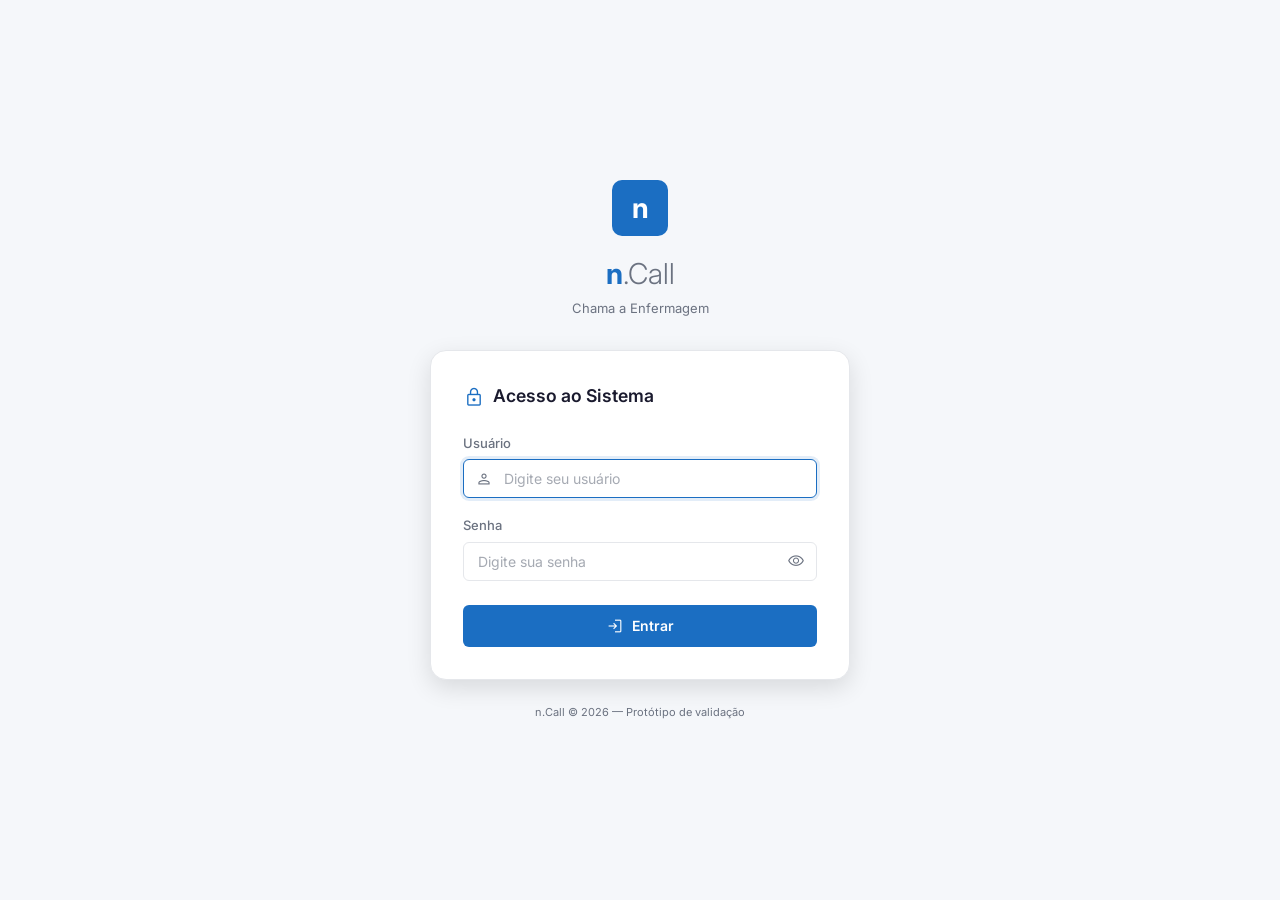
==== index.html @ 1d33facc "Initial commit: n.Call prototype Login, app principal, design system, component reference page.  Co-" ====
<!DOCTYPE html>
<html lang="pt-BR">
<head>
    <meta charset="UTF-8">
    <meta name="viewport" content="width=device-width, initial-scale=1.0">
    <title>n.Call — Login</title>
    <link href="https://fonts.googleapis.com/css2?family=Inter:wght@300;400;500;600;700&display=swap" rel="stylesheet">
    <link href="https://fonts.googleapis.com/css2?family=Material+Symbols+Outlined:opsz,wght,FILL,GRAD@20..48,100..700,0..1,-50..200&display=swap" rel="stylesheet">
    <link rel="stylesheet" href="styles.css">
    <style>
        /* Login-specific styles only */
        body {
            min-height: 100vh;
            display: flex;
            align-items: center;
            justify-content: center;
            padding: 20px;
        }
        .login-container { width: 100%; max-width: 420px; }
        .login-brand { text-align: center; margin-bottom: 32px; }
        .login-logo {
            width: 56px; height: 56px; background: var(--primary);
            border-radius: var(--radius-md); display: inline-flex; align-items: center;
            justify-content: center; margin-bottom: 16px;
        }
        .login-logo span { color: white; font-weight: 700; font-size: 28px; }
        .login-brand h1 { font-size: 1.8rem; font-weight: 700; color: var(--primary); }
        .login-brand h1 em { font-weight: 300; font-style: normal; color: var(--text-secondary); }
        .login-brand p { font-size: 13px; color: var(--text-secondary); margin-top: 4px; }
        .login-card {
            background: var(--surface); border: 1px solid var(--border);
            border-radius: var(--radius-lg); box-shadow: var(--shadow-lg); padding: 32px;
        }
        .login-card h2 {
            font-size: 1.1rem; font-weight: 600; margin-bottom: 24px;
            display: flex; align-items: center; gap: 8px;
        }
        .login-card h2 .material-symbols-outlined { font-size: 22px; color: var(--primary); }
        .form-input-wrap { position: relative; }
        .form-input-wrap > .material-symbols-outlined:first-child {
            position: absolute; left: 12px; top: 50%; transform: translateY(-50%);
            font-size: 18px; color: var(--text-secondary); pointer-events: none;
        }
        .login-card .form-input { padding-left: 40px; }
        .form-input.error {
            border-color: var(--emergency);
            box-shadow: 0 0 0 3px rgba(220,38,38,0.1);
        }
        .toggle-pw {
            position: absolute; right: 10px; top: 50%; transform: translateY(-50%);
            background: none; border: none; cursor: pointer; color: var(--text-secondary);
            padding: 2px; display: flex;
        }
        .toggle-pw:hover { color: var(--primary); }
        input::-ms-reveal, input::-ms-clear { display: none; }
        input::-webkit-credentials-auto-fill-button { display: none; }
        .error-msg {
            display: none; align-items: center; gap: 6px;
            font-size: 12px; color: var(--emergency); margin-top: 12px;
            padding: 8px 12px; background: var(--emergency-bg); border-radius: var(--radius-sm);
        }
        .error-msg.visible { display: flex; }
        .error-msg .material-symbols-outlined { font-size: 16px; }
        .btn-login {
            width: 100%; font-family: var(--font-family); font-size: 14px;
            font-weight: 600; padding: 12px; border: none;
            border-radius: var(--radius-sm); background: var(--primary);
            color: white; cursor: pointer; transition: all 0.2s;
            display: flex; align-items: center; justify-content: center; gap: 8px;
            margin-top: 24px;
        }
        .btn-login:hover { background: var(--primary-dark); box-shadow: var(--shadow-md); }
        .btn-login:active { transform: scale(0.98); }
        .btn-login .material-symbols-outlined { font-size: 18px; }
        .login-footer {
            text-align: center; margin-top: 24px;
            font-size: 11px; color: var(--text-secondary);
        }
        .shake { animation: shake 0.4s; }
    </style>
</head>
<body>
    <div class="login-container">
        <div class="login-brand">
            <div class="login-logo"><span>n</span></div>
            <h1>n<em>.Call</em></h1>
            <p>Chama a Enfermagem</p>
        </div>

        <div class="login-card" id="login-card">
            <h2>
                <span class="material-symbols-outlined">lock</span>
                Acesso ao Sistema
            </h2>

            <form onsubmit="return handleLogin(event)">
                <div class="form-group">
                    <label class="form-label">Usuário</label>
                    <div class="form-input-wrap">
                        <span class="material-symbols-outlined">person</span>
                        <input type="text" class="form-input" id="username" placeholder="Digite seu usuário" autocomplete="off" autofocus>
                    </div>
                </div>

                <div class="form-group">
                    <label class="form-label">Senha</label>
                    <div class="form-input-wrap">
                        <input type="password" class="form-input" id="password" placeholder="Digite sua senha" style="padding-left:14px; padding-right:42px;">
                        <button type="button" class="toggle-pw" onclick="togglePw()">
                            <span class="material-symbols-outlined" id="pw-icon" style="font-size:18px;">visibility</span>
                        </button>
                    </div>
                </div>

                <div class="error-msg" id="error-msg">
                    <span class="material-symbols-outlined">error</span>
                    Usuário ou senha incorretos.
                </div>

                <button type="submit" class="btn-login">
                    <span class="material-symbols-outlined">login</span>
                    Entrar
                </button>
            </form>
        </div>

        <div class="login-footer">
            n.Call &copy; 2026 — Protótipo de validação
        </div>
    </div>

    <script>
        // Theme persistence
        (function() {
            const saved = localStorage.getItem('ncall_theme');
            if (saved) document.documentElement.setAttribute('data-theme', saved);
        })();

        function handleLogin(e) {
            e.preventDefault();
            const user = document.getElementById('username').value.trim().toLowerCase();
            const pass = document.getElementById('password').value;
            const errorEl = document.getElementById('error-msg');
            const cardEl = document.getElementById('login-card');

            if (user === 'enfermeira' && pass === 'enfermeira@2026!!') {
                sessionStorage.setItem('ncall_auth', 'true');
                sessionStorage.setItem('ncall_user', 'Enfermeira');
                window.location.href = 'app.html';
            } else {
                errorEl.classList.add('visible');
                cardEl.classList.add('shake');
                document.getElementById('username').classList.add('error');
                document.getElementById('password').classList.add('error');
                setTimeout(() => cardEl.classList.remove('shake'), 400);
                setTimeout(() => {
                    document.getElementById('username').classList.remove('error');
                    document.getElementById('password').classList.remove('error');
                }, 2000);
            }
            return false;
        }
        function togglePw() {
            const pw = document.getElementById('password');
            const icon = document.getElementById('pw-icon');
            if (pw.type === 'password') { pw.type = 'text'; icon.textContent = 'visibility_off'; }
            else { pw.type = 'password'; icon.textContent = 'visibility'; }
        }
        // If already logged in, go to app
        if (sessionStorage.getItem('ncall_auth') === 'true') {
            window.location.href = 'app.html';
        }
    </script>
</body>
</html>
---- styles.css ----
/* ==========================================================================
   n.Call — Unified Design System Stylesheet
   Canonical reference: assistencia-preview.html
   ========================================================================== */

/* ==========================================================================
   1. DESIGN TOKENS
   ========================================================================== */

:root {
    /* Colors — Core */
    --primary: #1B6EC2;
    --primary-light: #E8F1FB;
    --primary-dark: #134E8A;
    --surface: #FFFFFF;
    --background: #F5F7FA;
    --text-primary: #1A1A2E;
    --text-secondary: #6B7280;
    --border: #E5E7EB;

    /* Colors — Urgency / Status */
    --emergency: #DC2626;
    --emergency-bg: #FEF2F2;
    --urgent: #F59E0B;
    --urgent-bg: #FFFBEB;
    --moderate: #3B82F6;
    --moderate-bg: #EFF6FF;
    --routine: #10B981;
    --routine-bg: #ECFDF5;
    --calling: #8B5CF6;
    --calling-bg: #F5F3FF;

    /* Font */
    --font-family: 'Inter', sans-serif;

    /* Layout */
    --sidebar-width: 240px;
    --sidebar-collapsed: 64px;
    --header-height: 48px;

    /* Radius */
    --radius-sm: 6px;
    --radius-md: 10px;
    --radius-lg: 16px;

    /* Shadows */
    --shadow-sm: 0 1px 2px rgba(0,0,0,0.05);
    --shadow-md: 0 4px 12px rgba(0,0,0,0.08);
    --shadow-lg: 0 8px 24px rgba(0,0,0,0.12);
}

[data-theme="dark"] {
    --primary: #4A9AE8;
    --primary-light: #1A2A3F;
    --primary-dark: #6DB3F5;
    --surface: #1E1E2E;
    --background: #14141F;
    --text-primary: #E8E8F0;
    --text-secondary: #9CA3AF;
    --border: #2D2D3F;
    --emergency-bg: #2D1616;
    --urgent-bg: #2D2516;
    --moderate-bg: #162035;
    --routine-bg: #162D24;
    --calling-bg: #1E1635;
}

/* Reset */
* {
    margin: 0;
    padding: 0;
    box-sizing: border-box;
}

body {
    font-family: var(--font-family);
    background: var(--background);
    color: var(--text-primary);
    line-height: 1.5;
    transition: background 0.3s, color 0.3s;
}

.material-symbols-outlined {
    font-family: 'Material Symbols Outlined';
    font-variation-settings: 'FILL' 0, 'wght' 300, 'GRAD' 0, 'opsz' 24;
    vertical-align: middle;
}


/* ==========================================================================
   2. SIDEBAR
   ========================================================================== */

.sidebar {
    position: fixed;
    top: 0;
    left: 0;
    width: var(--sidebar-width);
    height: 100vh;
    background: var(--surface);
    border-right: 1px solid var(--border);
    display: flex;
    flex-direction: column;
    z-index: 50;
    transition: width 0.25s ease, transform 0.25s ease;
    overflow: hidden;
}

.sidebar-brand {
    padding: 20px;
    border-bottom: 1px solid var(--border);
    display: flex;
    align-items: center;
    gap: 12px;
    min-height: 64px;
    flex-shrink: 0;
}

.sidebar-brand .logo {
    width: 32px;
    height: 32px;
    background: var(--primary);
    border-radius: var(--radius-sm);
    display: flex;
    align-items: center;
    justify-content: center;
    flex-shrink: 0;
}

.sidebar-brand .logo span {
    color: white;
    font-weight: 700;
    font-size: 16px;
}

.sidebar-brand .brand-text {
    overflow: hidden;
    white-space: nowrap;
    transition: opacity 0.2s;
}

.sidebar-brand .brand-name {
    font-size: 1.15rem;
    font-weight: 700;
    color: var(--primary);
}

.sidebar-brand .brand-name em {
    font-weight: 300;
    font-style: normal;
    color: var(--text-secondary);
}

.sidebar-brand .brand-sub {
    font-size: 11px;
    color: var(--text-secondary);
}

.sidebar-nav {
    flex: 1;
    overflow-y: auto;
    overflow-x: hidden;
    padding: 8px 0;
}

.nav-section {
    font-size: 10px;
    font-weight: 700;
    color: var(--text-secondary);
    text-transform: uppercase;
    letter-spacing: 1.2px;
    padding: 20px 20px 6px;
    opacity: 0.6;
    white-space: nowrap;
    overflow: hidden;
    transition: opacity 0.2s;
}

.nav-item {
    display: flex;
    align-items: center;
    gap: 12px;
    padding: 9px 20px;
    margin: 1px 8px;
    border-radius: var(--radius-sm);
    font-size: 13.5px;
    font-weight: 400;
    color: var(--text-secondary);
    cursor: pointer;
    transition: all 0.15s;
    white-space: nowrap;
    position: relative;
    text-decoration: none;
}

.nav-item:hover {
    color: var(--primary);
    background: var(--primary-light);
}

.nav-item.active {
    color: var(--primary);
    background: var(--primary-light);
    font-weight: 600;
}

.nav-item .material-symbols-outlined {
    font-size: 22px;
    width: 24px;
    text-align: center;
    flex-shrink: 0;
}

.nav-item .nav-label {
    overflow: hidden;
    transition: opacity 0.2s;
}

.nav-badge {
    margin-left: auto;
    background: var(--emergency);
    color: white;
    font-size: 10px;
    font-weight: 700;
    padding: 1px 7px;
    border-radius: 50px;
    min-width: 18px;
    text-align: center;
    flex-shrink: 0;
    animation: badge-pulse 2s infinite;
}

@keyframes badge-pulse {
    0%, 100% { opacity: 1; }
    50% { opacity: 0.6; }
}

/* Tooltip for collapsed sidebar */
.nav-item .nav-tooltip {
    display: none;
    position: absolute;
    left: calc(100% + 12px);
    top: 50%;
    transform: translateY(-50%);
    background: var(--text-primary);
    color: var(--surface);
    font-size: 12px;
    font-weight: 500;
    padding: 4px 12px;
    border-radius: 4px;
    white-space: nowrap;
    z-index: 100;
    pointer-events: none;
}

.nav-item .nav-tooltip::before {
    content: '';
    position: absolute;
    right: 100%;
    top: 50%;
    transform: translateY(-50%);
    border: 5px solid transparent;
    border-right-color: var(--text-primary);
}

/* Sidebar Footer */
.sidebar-footer {
    border-top: 1px solid var(--border);
    padding: 12px 16px;
    display: flex;
    align-items: center;
    gap: 10px;
    flex-shrink: 0;
    cursor: pointer;
    transition: background 0.15s;
}

.sidebar-footer:hover {
    background: var(--primary-light);
}

.user-avatar {
    width: 32px;
    height: 32px;
    border-radius: 50%;
    background: var(--primary);
    display: flex;
    align-items: center;
    justify-content: center;
    color: white;
    font-size: 13px;
    font-weight: 600;
    flex-shrink: 0;
}

.user-info {
    overflow: hidden;
    white-space: nowrap;
    transition: opacity 0.2s;
}

.user-name {
    font-size: 13px;
    font-weight: 600;
    color: var(--text-primary);
}

.user-role {
    font-size: 11px;
    color: var(--text-secondary);
}

.sidebar-footer .theme-btn {
    margin-left: auto;
    background: none;
    border: none;
    color: var(--text-secondary);
    cursor: pointer;
    padding: 4px;
    border-radius: 4px;
    display: flex;
    transition: color 0.15s;
    flex-shrink: 0;
}

.sidebar-footer .theme-btn:hover {
    color: var(--primary);
}


/* ==========================================================================
   3. HEADER MOBILE + BACKDROP
   ========================================================================== */

.header {
    display: none;
    position: fixed;
    top: 0;
    left: 0;
    right: 0;
    height: var(--header-height);
    background: var(--surface);
    border-bottom: 1px solid var(--border);
    z-index: 40;
    align-items: center;
    padding: 0 16px;
    gap: 12px;
}

.header-hamburger {
    background: none;
    border: none;
    color: var(--text-primary);
    cursor: pointer;
    padding: 4px;
    display: flex;
    border-radius: var(--radius-sm);
}

.header-hamburger:hover {
    background: var(--primary-light);
    color: var(--primary);
}

.header-title {
    flex: 1;
    font-size: 15px;
    font-weight: 600;
    text-align: center;
}

.header-avatar {
    width: 28px;
    height: 28px;
    border-radius: 50%;
    background: var(--primary);
    color: white;
    display: flex;
    align-items: center;
    justify-content: center;
    font-size: 11px;
    font-weight: 600;
}

.backdrop {
    display: none;
    position: fixed;
    inset: 0;
    background: rgba(0,0,0,0.4);
    z-index: 45;
    opacity: 0;
    transition: opacity 0.25s;
}

.backdrop.visible {
    display: block;
    opacity: 1;
}


/* ==========================================================================
   4. MAIN LAYOUT + PAGE SYSTEM
   ========================================================================== */

.main {
    margin-left: var(--sidebar-width);
    min-height: 100vh;
    transition: margin-left 0.25s ease;
}

.main-inner {
    max-width: 1200px;
    margin: 0 auto;
    padding: 32px;
}

/* Page header */
.page-header {
    display: flex;
    align-items: center;
    justify-content: space-between;
    margin-bottom: 24px;
    flex-wrap: wrap;
    gap: 12px;
}

.page-title {
    font-size: 1.5rem;
    font-weight: 600;
}

.page-subtitle {
    font-size: 13px;
    color: var(--text-secondary);
    margin-top: 2px;
}

/* Page routing */
.page {
    display: none;
}

.page.active {
    display: block;
}


/* ==========================================================================
   5. SHARED COMPONENTS
   ========================================================================== */

/* ---------- Toolbar ---------- */
.toolbar {
    display: flex;
    align-items: center;
    justify-content: space-between;
    padding: 10px 16px;
    background: var(--surface);
    border: 1px solid var(--border);
    border-radius: var(--radius-md);
    box-shadow: var(--shadow-sm);
    margin-bottom: 16px;
    flex-wrap: wrap;
    gap: 8px;
}

.toolbar-group {
    display: flex;
    align-items: center;
    gap: 6px;
}

.toolbar-divider {
    width: 1px;
    height: 22px;
    background: var(--border);
    margin: 0 2px;
}

/* ---------- Buttons ---------- */
.btn {
    font-family: var(--font-family);
    font-size: 13px;
    font-weight: 500;
    padding: 8px 16px;
    border-radius: var(--radius-sm);
    border: none;
    cursor: pointer;
    transition: all 0.2s;
    display: inline-flex;
    align-items: center;
    gap: 6px;
}

.btn .material-symbols-outlined {
    font-size: 16px;
}

.btn-primary {
    background: var(--primary);
    color: white;
}

.btn-primary:hover {
    background: var(--primary-dark);
    box-shadow: var(--shadow-md);
}

.btn-ghost {
    background: transparent;
    color: var(--text-secondary);
    border: 1px solid var(--border);
}

.btn-ghost:hover {
    background: var(--primary-light);
    color: var(--primary);
    border-color: var(--primary);
}

.btn-secondary {
    background: transparent;
    color: var(--primary);
    border: 1px solid var(--primary);
}

.btn-secondary:hover {
    background: var(--primary-light);
}

.btn-danger {
    background: var(--emergency);
    color: white;
}

.btn-sm {
    font-size: 12px;
    padding: 6px 14px;
}

/* ---------- Icon Button (34x34 canonical) ---------- */
.icon-btn {
    position: relative;
    display: inline-flex;
    align-items: center;
    justify-content: center;
    width: 34px;
    height: 34px;
    border: 1px solid var(--border);
    border-radius: var(--radius-sm);
    background: var(--surface);
    color: var(--text-secondary);
    cursor: pointer;
    transition: all 0.15s;
}

.icon-btn .material-symbols-outlined {
    font-size: 18px;
}

.icon-btn:hover {
    background: var(--primary-light);
    color: var(--primary);
    border-color: var(--primary);
}

.icon-btn.danger:hover {
    background: var(--emergency-bg);
    color: var(--emergency);
    border-color: var(--emergency);
}

.icon-btn.success:hover {
    background: var(--routine-bg);
    color: var(--routine);
    border-color: var(--routine);
}

/* Tooltip via data-tooltip */
.icon-btn::after {
    content: attr(data-tooltip);
    position: absolute;
    bottom: calc(100% + 6px);
    left: 50%;
    transform: translateX(-50%) scale(0.9);
    background: var(--text-primary);
    color: var(--surface);
    font-family: var(--font-family);
    font-size: 11px;
    font-weight: 500;
    padding: 4px 10px;
    border-radius: 4px;
    white-space: nowrap;
    opacity: 0;
    pointer-events: none;
    transition: opacity 0.15s, transform 0.15s;
}

.icon-btn::before {
    content: '';
    position: absolute;
    bottom: calc(100% + 2px);
    left: 50%;
    transform: translateX(-50%);
    border: 4px solid transparent;
    border-top-color: var(--text-primary);
    opacity: 0;
    pointer-events: none;
    transition: opacity 0.15s;
}

.icon-btn:hover::after {
    opacity: 1;
    transform: translateX(-50%) scale(1);
}

.icon-btn:hover::before {
    opacity: 1;
}

/* ---------- Status Pills ---------- */
.status-pill {
    display: inline-flex;
    align-items: center;
    gap: 5px;
    padding: 3px 10px;
    border-radius: 50px;
    font-size: 11px;
    font-weight: 600;
    white-space: nowrap;
}

.status-pill .dot {
    width: 6px;
    height: 6px;
    border-radius: 50%;
}

.status-emergency { background: var(--emergency-bg); color: var(--emergency); }
.status-emergency .dot { background: var(--emergency); }

.status-urgent { background: var(--urgent-bg); color: var(--urgent); }
.status-urgent .dot { background: var(--urgent); }

.status-moderate { background: var(--moderate-bg); color: var(--moderate); }
.status-moderate .dot { background: var(--moderate); }

.status-routine { background: var(--routine-bg); color: var(--routine); }
.status-routine .dot { background: var(--routine); }

.status-active { background: var(--calling-bg); color: var(--calling); }
.status-active .dot { background: var(--calling); animation: pulse-dot 1.5s infinite; }

@keyframes pulse-dot {
    0%, 100% { opacity: 1; }
    50% { opacity: 0.4; }
}

/* ---------- Forms ---------- */
.form-group {
    margin-bottom: 18px;
}

.form-label {
    display: block;
    font-size: 13px;
    font-weight: 500;
    color: var(--text-secondary);
    margin-bottom: 6px;
}

.form-input {
    width: 100%;
    font-family: var(--font-family);
    font-size: 14px;
    padding: 10px 14px;
    border: 1px solid var(--border);
    border-radius: var(--radius-sm);
    background: var(--surface);
    color: var(--text-primary);
    transition: border-color 0.2s, box-shadow 0.2s;
    outline: none;
}

.form-input:focus {
    border-color: var(--primary);
    box-shadow: 0 0 0 3px rgba(27, 110, 194, 0.12);
}

.form-input::placeholder {
    color: var(--text-secondary);
    opacity: 0.6;
}

.form-select {
    appearance: none;
    background-image: url("data:image/svg+xml,%3Csvg xmlns='http://www.w3.org/2000/svg' width='12' height='12' viewBox='0 0 12 12'%3E%3Cpath fill='%236B7280' d='M6 8.5L1 3.5h10z'/%3E%3C/svg%3E");
    background-repeat: no-repeat;
    background-position: right 12px center;
    padding-right: 36px;
}

.form-textarea {
    resize: vertical;
    min-height: 80px;
    max-height: 160px;
}

.form-hint {
    font-size: 11px;
    color: var(--text-secondary);
    margin-top: 4px;
    display: block;
}

/* ---------- Searchable Combobox ---------- */
.combo-search {
    position: relative;
}
.combo-trigger {
    display: flex;
    align-items: center;
    justify-content: space-between;
    width: 100%;
    padding: 10px 14px;
    border: 1px solid var(--border);
    border-radius: var(--radius-sm);
    background: var(--surface);
    cursor: pointer;
    font-size: 14px;
    color: var(--text-primary);
    transition: border-color 0.2s, box-shadow 0.2s;
    font-family: var(--font-family);
}
.combo-trigger:hover { border-color: var(--primary); }
.combo-trigger.open { border-color: var(--primary); box-shadow: 0 0 0 3px rgba(27,110,194,0.12); }
.combo-value { flex: 1; overflow: hidden; text-overflow: ellipsis; white-space: nowrap; }
.combo-value.placeholder { color: var(--text-secondary); opacity: 0.6; }
.combo-arrow { font-size: 18px; color: var(--text-secondary); transition: transform 0.2s; flex-shrink: 0; }
.combo-trigger.open .combo-arrow { transform: rotate(180deg); }

/* Desktop dropdown */
.combo-dropdown {
    display: none;
    position: absolute;
    top: calc(100% + 4px);
    left: 0; right: 0;
    background: var(--surface);
    border: 1px solid var(--border);
    border-radius: var(--radius-md);
    box-shadow: var(--shadow-lg);
    z-index: 20;
    overflow: hidden;
}
.combo-dropdown.open { display: block; }
.combo-search-input-wrap {
    display: flex;
    align-items: center;
    gap: 8px;
    padding: 10px 12px;
    border-bottom: 1px solid var(--border);
}
.combo-search-input-wrap .material-symbols-outlined {
    font-size: 18px;
    color: var(--text-secondary);
    flex-shrink: 0;
}
.combo-search-input {
    flex: 1;
    border: none;
    outline: none;
    font-family: var(--font-family);
    font-size: 13px;
    color: var(--text-primary);
    background: transparent;
}
.combo-search-input::placeholder { color: var(--text-secondary); opacity: 0.6; }
.combo-list {
    max-height: 200px;
    overflow-y: auto;
    padding: 4px 0;
}
.combo-item {
    padding: 9px 14px;
    font-size: 13px;
    cursor: pointer;
    transition: background 0.1s;
}
.combo-item:hover { background: var(--primary-light); color: var(--primary); }
.combo-item.selected { background: var(--primary-light); color: var(--primary); font-weight: 600; }
.combo-item.hidden { display: none; }
.combo-empty {
    padding: 16px;
    text-align: center;
    font-size: 13px;
    color: var(--text-secondary);
}

/* Mobile modal combobox */
.combo-modal-item {
    padding: 12px 16px;
    cursor: pointer;
    border-bottom: 1px solid var(--border);
    transition: background 0.1s;
}
.combo-modal-item:last-child { border-bottom: none; }
.combo-modal-item:hover { background: var(--primary-light); }
.combo-modal-item.selected { background: var(--primary-light); }
.combo-modal-item.hidden { display: none; }
.combo-modal-item-name { font-size: 14px; font-weight: 500; margin-bottom: 2px; }
.combo-modal-item-meta { display: flex; align-items: center; gap: 8px; }

/* Desktop: show dropdown, hide modal */
@media (min-width: 769px) {
    .combo-modal { display: none !important; }
}
/* Mobile/Tablet: hide dropdown, use modal */
@media (max-width: 768px) {
    .combo-dropdown { display: none !important; }
}

/* ---------- Tags ---------- */
.triagista-tag {
    font-size: 11px;
    color: var(--text-secondary);
    background: var(--background);
    padding: 2px 8px;
    border-radius: 4px;
}

.attendant-tag {
    font-size: 11px;
    color: var(--calling);
    background: var(--calling-bg);
    padding: 2px 8px;
    border-radius: 4px;
    font-weight: 600;
}


/* ==========================================================================
   6. CARD COMPONENTS
   ========================================================================== */

.card-list {
    display: flex;
    flex-direction: column;
    gap: 10px;
}

.assist-card {
    background: var(--surface);
    border: 1px solid var(--border);
    border-radius: var(--radius-md);
    padding: 16px 20px;
    display: flex;
    align-items: center;
    gap: 16px;
    transition: box-shadow 0.2s, border-color 0.2s;
    cursor: pointer;
}

.assist-card:hover {
    box-shadow: var(--shadow-md);
    border-color: var(--primary);
}

.assist-card .priority-bar {
    width: 4px;
    height: 44px;
    border-radius: 2px;
    flex-shrink: 0;
}

.assist-card .card-body {
    flex: 1;
    min-width: 0;
}

.assist-card .card-body h4 {
    font-size: 14px;
    font-weight: 600;
    margin-bottom: 2px;
}

.assist-card .card-body .card-details {
    font-size: 12.5px;
    color: var(--text-secondary);
    display: flex;
    flex-wrap: wrap;
    gap: 4px 12px;
}

.assist-card .card-body .card-details span {
    display: flex;
    align-items: center;
    gap: 4px;
}

.assist-card .card-body .card-details .material-symbols-outlined {
    font-size: 14px;
}

.assist-card .card-right {
    display: flex;
    flex-direction: column;
    align-items: flex-end;
    gap: 8px;
    flex-shrink: 0;
}

.assist-card .card-time {
    font-size: 11px;
    color: var(--text-secondary);
}

.assist-card .card-actions {
    display: flex;
    gap: 4px;
}


/* ==========================================================================
   7. SLA TIMER
   ========================================================================== */

.sla-timer {
    display: flex;
    align-items: center;
    gap: 8px;
    padding: 6px 10px;
    border-radius: var(--radius-sm);
    background: var(--background);
    margin-top: 8px;
}

.sla-timer .material-symbols-outlined {
    font-size: 16px;
}

.sla-label {
    font-size: 10px;
    font-weight: 600;
    text-transform: uppercase;
    letter-spacing: 0.5px;
    color: var(--text-secondary);
}

.sla-bar-track {
    flex: 1;
    height: 4px;
    background: var(--border);
    border-radius: 2px;
    overflow: hidden;
    min-width: 60px;
}

.sla-bar-fill {
    height: 100%;
    border-radius: 2px;
    transition: width 0.5s ease;
}

.sla-time {
    font-size: 12px;
    font-weight: 600;
    font-variant-numeric: tabular-nums;
    white-space: nowrap;
}

/* SLA states */
.sla-ok .sla-bar-fill { background: var(--routine); }
.sla-ok .sla-time,
.sla-ok > .material-symbols-outlined { color: var(--routine); }

.sla-warning .sla-bar-fill { background: var(--urgent); }
.sla-warning .sla-time,
.sla-warning > .material-symbols-outlined { color: var(--urgent); }

.sla-danger .sla-bar-fill { background: var(--emergency); }
.sla-danger .sla-time,
.sla-danger > .material-symbols-outlined { color: var(--emergency); }

.sla-exceeded .sla-bar-fill {
    background: var(--emergency);
    width: 100% !important;
    animation: sla-pulse 1.2s ease-in-out infinite;
}
.sla-exceeded .sla-time,
.sla-exceeded > .material-symbols-outlined { color: var(--emergency); }
.sla-exceeded .sla-time { font-weight: 700; }

@keyframes sla-pulse {
    0%, 100% { opacity: 1; }
    50% { opacity: 0.5; }
}


/* ==========================================================================
   8. TABS
   ========================================================================== */

.tabs {
    display: flex;
    gap: 0;
    background: var(--surface);
    border: 1px solid var(--border);
    border-radius: var(--radius-md);
    padding: 4px;
    margin-bottom: 20px;
    box-shadow: var(--shadow-sm);
}

.tab {
    flex: 1;
    display: flex;
    align-items: center;
    justify-content: center;
    gap: 8px;
    padding: 10px 16px;
    border-radius: var(--radius-sm);
    font-size: 13.5px;
    font-weight: 500;
    color: var(--text-secondary);
    cursor: pointer;
    transition: all 0.2s;
    border: none;
    background: none;
    font-family: var(--font-family);
}

.tab:hover {
    color: var(--primary);
    background: var(--primary-light);
}

.tab.active {
    background: var(--primary);
    color: white;
    font-weight: 600;
    box-shadow: var(--shadow-sm);
}

.tab .material-symbols-outlined {
    font-size: 18px;
}

.tab-badge {
    font-size: 10px;
    font-weight: 700;
    padding: 1px 7px;
    border-radius: 50px;
    background: rgba(255,255,255,0.2);
    color: inherit;
}

.tab:not(.active) .tab-badge {
    background: var(--border);
}

.tab-content {
    display: none;
}

.tab-content.active {
    display: block;
}


/* ==========================================================================
   9. CRUD COMPONENTS
   ========================================================================== */

/* Table */
.table-container {
    background: var(--surface);
    border: 1px solid var(--border);
    border-radius: var(--radius-md);
    box-shadow: var(--shadow-sm);
    overflow: hidden;
}

.table-responsive {
    overflow-x: auto;
}

table {
    width: 100%;
    border-collapse: separate;
    border-spacing: 0;
}

th {
    text-align: left;
    font-size: 11px;
    font-weight: 600;
    color: var(--text-secondary);
    text-transform: uppercase;
    letter-spacing: 0.5px;
    padding: 12px 16px;
    border-bottom: 2px solid var(--border);
    white-space: nowrap;
    position: sticky;
    top: 0;
    background: var(--surface);
}

td {
    font-size: 13.5px;
    padding: 12px 16px;
    border-bottom: 1px solid var(--border);
}

tr:hover td {
    background: var(--primary-light);
}

tr:last-child td {
    border-bottom: none;
}

.table-actions {
    display: flex;
    gap: 4px;
    justify-content: flex-end;
}

/* Pagination */
.pagination {
    display: flex;
    align-items: center;
    justify-content: space-between;
    padding: 12px 16px;
    border-top: 1px solid var(--border);
    font-size: 12px;
    color: var(--text-secondary);
}

.pagination-btns {
    display: flex;
    gap: 4px;
}

.page-btn {
    width: 32px;
    height: 32px;
    border: 1px solid var(--border);
    border-radius: var(--radius-sm);
    background: var(--surface);
    color: var(--text-secondary);
    cursor: pointer;
    display: flex;
    align-items: center;
    justify-content: center;
    font-size: 13px;
    font-family: var(--font-family);
    transition: all 0.15s;
}

.page-btn:hover {
    border-color: var(--primary);
    color: var(--primary);
}

.page-btn.active {
    background: var(--primary);
    color: white;
    border-color: var(--primary);
}

.hide-mobile {
    /* Toggled via media query */
}


/* ==========================================================================
   10. MODAL
   ========================================================================== */

.modal-backdrop {
    display: none;
    position: fixed;
    inset: 0;
    background: rgba(0,0,0,0.5);
    z-index: 100;
    align-items: center;
    justify-content: center;
    padding: 20px;
}

.modal-backdrop.open {
    display: flex;
}

.modal {
    background: var(--surface);
    border-radius: var(--radius-lg);
    box-shadow: var(--shadow-lg);
    width: 100%;
    max-width: 520px;
    max-height: 90vh;
    display: flex;
    flex-direction: column;
    overflow: hidden;
}

.modal-header {
    display: flex;
    align-items: center;
    justify-content: space-between;
    padding: 20px 24px;
    border-bottom: 1px solid var(--border);
}

.modal-header h3 {
    font-size: 1.1rem;
    font-weight: 600;
}

.modal-body {
    padding: 24px;
    overflow-y: auto;
}

.modal-footer {
    padding: 16px 24px;
    border-top: 1px solid var(--border);
    display: flex;
    gap: 10px;
    justify-content: flex-end;
}

.modal-close {
    background: none;
    border: none;
    color: var(--text-secondary);
    cursor: pointer;
    padding: 4px;
    display: flex;
    border-radius: var(--radius-sm);
}

.modal-close:hover {
    color: var(--text-primary);
    background: var(--primary-light);
}


/* ==========================================================================
   11. PIN MODAL
   ========================================================================== */

.pin-context {
    text-align: center;
    margin-bottom: 20px;
}

.pin-context .patient-name {
    font-size: 16px;
    font-weight: 600;
    margin-bottom: 2px;
}

.pin-context .patient-info {
    font-size: 12px;
    color: var(--text-secondary);
}

.pin-context .pin-action {
    display: inline-flex;
    align-items: center;
    gap: 6px;
    margin-top: 10px;
    padding: 4px 12px;
    border-radius: 50px;
    font-size: 12px;
    font-weight: 600;
}

.pin-action-start {
    background: var(--routine-bg);
    color: var(--routine);
}

.pin-action-finish {
    background: var(--calling-bg);
    color: var(--calling);
}

.pin-display {
    display: flex;
    justify-content: center;
    gap: 10px;
    margin-bottom: 24px;
}

.pin-digit {
    width: 48px;
    height: 56px;
    border: 2px solid var(--border);
    border-radius: var(--radius-md);
    display: flex;
    align-items: center;
    justify-content: center;
    font-size: 24px;
    font-weight: 700;
    color: var(--primary);
    background: var(--background);
    transition: border-color 0.2s;
}

.pin-digit.filled {
    border-color: var(--primary);
    background: var(--primary-light);
}

.pin-digit.current {
    border-color: var(--primary);
    box-shadow: 0 0 0 3px rgba(27, 110, 194, 0.15);
}

.pin-error .pin-digit {
    border-color: var(--emergency);
    animation: shake 0.4s;
}

@keyframes shake {
    0%, 100% { transform: translateX(0); }
    20%, 60% { transform: translateX(-4px); }
    40%, 80% { transform: translateX(4px); }
}

.pin-error-msg {
    text-align: center;
    color: var(--emergency);
    font-size: 12px;
    font-weight: 500;
    margin-top: -16px;
    margin-bottom: 16px;
    display: none;
}

.pin-error .pin-error-msg {
    display: block;
}

/* Numpad */
.numpad {
    display: grid;
    grid-template-columns: repeat(3, 1fr);
    gap: 8px;
    max-width: 280px;
    margin: 0 auto;
}

.numpad-btn {
    height: 56px;
    border: 1px solid var(--border);
    border-radius: var(--radius-md);
    background: var(--surface);
    color: var(--text-primary);
    font-family: var(--font-family);
    font-size: 22px;
    font-weight: 600;
    cursor: pointer;
    transition: all 0.12s;
    display: flex;
    align-items: center;
    justify-content: center;
}

.numpad-btn:hover {
    background: var(--primary-light);
    border-color: var(--primary);
}

.numpad-btn:active {
    transform: scale(0.95);
    background: var(--primary);
    color: white;
}

.numpad-btn.action {
    font-size: 14px;
    color: var(--text-secondary);
}

.numpad-btn.action .material-symbols-outlined {
    font-size: 22px;
}

.numpad-btn.confirm {
    background: var(--primary);
    color: white;
    border-color: var(--primary);
}

.numpad-btn.confirm:hover {
    background: var(--primary-dark);
}


/* ==========================================================================
   12. KIOSK MODE
   ========================================================================== */

/* Toggle switch */
.kiosk-toggle {
    display: flex;
    align-items: center;
    gap: 8px;
    font-size: 12px;
    color: var(--text-secondary);
}

.kiosk-switch {
    position: relative;
    width: 40px;
    height: 22px;
    background: var(--border);
    border-radius: 11px;
    cursor: pointer;
    transition: background 0.2s;
    border: none;
}

.kiosk-switch::after {
    content: '';
    position: absolute;
    top: 3px;
    left: 3px;
    width: 16px;
    height: 16px;
    background: white;
    border-radius: 50%;
    transition: transform 0.2s;
    box-shadow: 0 1px 3px rgba(0,0,0,0.2);
}

.kiosk-switch.on {
    background: var(--primary);
}

.kiosk-switch.on::after {
    transform: translateX(18px);
}

/* Kiosk body overrides */
body.kiosk-mode .sidebar,
body.kiosk-mode .header,
body.kiosk-mode .backdrop {
    display: none !important;
}

body.kiosk-mode .main {
    margin-left: 0 !important;
}

body.kiosk-mode .main-inner {
    max-width: 100%;
    padding: 0;
}

body.kiosk-mode .normal-content {
    display: none;
}

body.kiosk-mode .kiosk-content {
    display: flex;
}

/* Kiosk header */
.kiosk-header {
    display: none;
    align-items: center;
    justify-content: space-between;
    padding: 16px 28px;
    background: var(--surface);
    border-bottom: 1px solid var(--border);
}

body.kiosk-mode .kiosk-header {
    display: flex;
}

.kiosk-header .kiosk-brand {
    display: flex;
    align-items: center;
    gap: 12px;
}

.kiosk-header .kiosk-brand .logo {
    width: 36px;
    height: 36px;
    background: var(--primary);
    border-radius: var(--radius-sm);
    display: flex;
    align-items: center;
    justify-content: center;
    color: white;
    font-weight: 700;
    font-size: 18px;
}

.kiosk-header .kiosk-brand h2 {
    font-size: 1.2rem;
    font-weight: 700;
    color: var(--primary);
}

.kiosk-header .kiosk-brand h2 em {
    font-weight: 300;
    font-style: normal;
    color: var(--text-secondary);
}

.kiosk-header .kiosk-brand .unit-name {
    font-size: 12px;
    color: var(--text-secondary);
}

.kiosk-header .kiosk-right {
    display: flex;
    align-items: center;
    gap: 20px;
}

.kiosk-clock {
    font-size: 1.6rem;
    font-weight: 600;
    font-variant-numeric: tabular-nums;
    color: var(--text-primary);
}

.kiosk-exit {
    background: none;
    border: 1px solid var(--border);
    border-radius: var(--radius-sm);
    padding: 6px 14px;
    font-family: var(--font-family);
    font-size: 12px;
    color: var(--text-secondary);
    cursor: pointer;
    display: flex;
    align-items: center;
    gap: 6px;
}

.kiosk-exit:hover {
    border-color: var(--primary);
    color: var(--primary);
}

.kiosk-exit .material-symbols-outlined {
    font-size: 16px;
}

.kiosk-theme-btn {
    background: none;
    border: 1px solid var(--border);
    border-radius: var(--radius-sm);
    padding: 6px;
    cursor: pointer;
    display: flex;
    color: var(--text-secondary);
}

.kiosk-theme-btn:hover {
    border-color: var(--primary);
    color: var(--primary);
}

/* Kiosk content — split layout */
.kiosk-content {
    display: none;
    height: calc(100vh - 73px);
}

.kiosk-main {
    flex: 1;
    overflow-y: auto;
    padding: 24px 28px;
}

.kiosk-section-title {
    display: flex;
    align-items: center;
    gap: 10px;
    margin-bottom: 18px;
    font-size: 15px;
    font-weight: 600;
    color: var(--text-secondary);
}

.kiosk-section-title .material-symbols-outlined {
    font-size: 20px;
}

.kiosk-section-title .count-badge {
    font-size: 11px;
    font-weight: 700;
    padding: 2px 9px;
    border-radius: 50px;
    background: var(--emergency);
    color: white;
}

/* Kiosk sidebar (Em Atendimento) */
.kiosk-sidebar {
    width: 320px;
    flex-shrink: 0;
    background: var(--surface);
    border-left: 1px solid var(--border);
    overflow-y: auto;
    display: flex;
    flex-direction: column;
}

.kiosk-sidebar-header {
    padding: 16px 18px;
    border-bottom: 1px solid var(--border);
    display: flex;
    align-items: center;
    gap: 8px;
    font-size: 13px;
    font-weight: 600;
    color: var(--text-secondary);
    flex-shrink: 0;
}

.kiosk-sidebar-header .material-symbols-outlined {
    font-size: 18px;
    color: var(--calling);
}

.kiosk-sidebar-header .count-badge {
    font-size: 10px;
    font-weight: 700;
    padding: 1px 7px;
    border-radius: 50px;
    background: var(--calling);
    color: white;
    margin-left: auto;
}

.kiosk-sidebar-list {
    flex: 1;
    overflow-y: auto;
    padding: 10px;
    display: flex;
    flex-direction: column;
    gap: 8px;
}

/* Kiosk cards — bigger touch targets */
.kiosk-card-list {
    display: grid;
    grid-template-columns: repeat(auto-fill, minmax(380px, 1fr));
    gap: 14px;
}

.kiosk-card {
    background: var(--surface);
    border: 2px solid var(--border);
    border-radius: var(--radius-lg);
    padding: 20px 24px;
    display: flex;
    align-items: center;
    gap: 20px;
    cursor: pointer;
    transition: all 0.2s;
    min-height: 100px;
    user-select: none;
    -webkit-user-select: none;
}

.kiosk-card:hover {
    border-color: var(--primary);
    box-shadow: var(--shadow-md);
}

.kiosk-card:active {
    transform: scale(0.98);
    box-shadow: var(--shadow-lg);
}

.kiosk-card .priority-bar {
    width: 5px;
    height: 54px;
    border-radius: 3px;
    flex-shrink: 0;
}

.kiosk-card .card-body {
    flex: 1;
    min-width: 0;
}

.kiosk-card .card-body h4 {
    font-size: 17px;
    font-weight: 600;
    margin-bottom: 4px;
}

.kiosk-card .card-body .card-details {
    font-size: 14px;
    color: var(--text-secondary);
    display: flex;
    flex-wrap: wrap;
    gap: 4px 14px;
}

.kiosk-card .card-body .card-details span {
    display: flex;
    align-items: center;
    gap: 5px;
}

.kiosk-card .card-body .card-details .material-symbols-outlined {
    font-size: 16px;
}

.kiosk-card .card-right {
    display: flex;
    flex-direction: column;
    align-items: flex-end;
    gap: 8px;
    flex-shrink: 0;
}

.kiosk-card .sla-timer {
    margin-top: 10px;
}

/* Kiosk sidebar mini cards */
.kiosk-mini-card {
    background: var(--background);
    border: 1px solid var(--border);
    border-radius: var(--radius-md);
    padding: 12px 14px;
    cursor: pointer;
    transition: all 0.2s;
    user-select: none;
    -webkit-user-select: none;
    border-left: 3px solid var(--calling);
}

.kiosk-mini-card:hover {
    border-color: var(--calling);
    box-shadow: var(--shadow-sm);
}

.kiosk-mini-card:active {
    transform: scale(0.97);
}

.kiosk-mini-card h5 {
    font-size: 13.5px;
    font-weight: 600;
    margin-bottom: 3px;
}

.kiosk-mini-card .mini-details {
    font-size: 11.5px;
    color: var(--text-secondary);
    display: flex;
    flex-wrap: wrap;
    gap: 2px 10px;
}

.kiosk-mini-card .mini-details span {
    display: flex;
    align-items: center;
    gap: 3px;
}

.kiosk-mini-card .mini-details .material-symbols-outlined {
    font-size: 13px;
}

.kiosk-mini-card .mini-footer {
    display: flex;
    align-items: center;
    justify-content: space-between;
    margin-top: 6px;
}

.kiosk-mini-card .mini-footer .attendant-tag {
    font-size: 10px;
    padding: 1px 6px;
}

.kiosk-mini-card .mini-footer .mini-time {
    font-size: 11px;
    font-weight: 600;
    color: var(--calling);
    font-variant-numeric: tabular-nums;
}


/* ==========================================================================
   13. TRIAGE CALL OVERLAY
   ========================================================================== */

.triage-overlay {
    position: fixed;
    inset: 0;
    z-index: 60;
    display: none;
}

.triage-overlay.open {
    display: flex;
}

/* Call screen layout */
.call-screen {
    display: flex;
    height: 100vh;
    height: 100dvh;
    width: 100%;
}

/* Video panel — hardcoded dark colors, independent of theme */
.video-panel {
    flex: 3;
    background: #0a0a14;
    display: flex;
    flex-direction: column;
    position: relative;
    min-width: 0;
}

.video-topbar {
    position: absolute;
    top: 0;
    left: 0;
    right: 0;
    display: flex;
    align-items: center;
    justify-content: space-between;
    padding: 16px 20px;
    background: linear-gradient(to bottom, rgba(0,0,0,0.6), transparent);
    z-index: 10;
}

.video-back {
    display: flex;
    align-items: center;
    gap: 8px;
    background: rgba(255,255,255,0.12);
    border: none;
    color: white;
    font-family: var(--font-family);
    font-size: 13px;
    font-weight: 500;
    padding: 8px 14px;
    border-radius: var(--radius-sm);
    cursor: pointer;
    transition: background 0.15s;
    backdrop-filter: blur(8px);
}

.video-back:hover {
    background: rgba(255,255,255,0.2);
}

.video-timer {
    display: flex;
    align-items: center;
    gap: 6px;
    color: white;
    font-size: 13px;
    font-weight: 500;
    background: rgba(255,255,255,0.12);
    padding: 6px 14px;
    border-radius: var(--radius-sm);
    backdrop-filter: blur(8px);
}

.video-timer .rec-dot {
    width: 8px;
    height: 8px;
    background: var(--emergency);
    border-radius: 50%;
    animation: rec-pulse 1.5s infinite;
}

@keyframes rec-pulse {
    0%, 100% { opacity: 1; }
    50% { opacity: 0.3; }
}

/* Video content (placeholder) */
.video-content {
    flex: 1;
    display: flex;
    align-items: center;
    justify-content: center;
}

.video-avatar {
    width: 120px;
    height: 120px;
    border-radius: 50%;
    background: #2a2a3e;
    display: flex;
    align-items: center;
    justify-content: center;
    font-size: 48px;
    font-weight: 600;
    color: #6a6a8a;
}

/* Self video (PiP) */
.video-self {
    position: absolute;
    bottom: 100px;
    right: 20px;
    width: 160px;
    height: 120px;
    background: #1a1a2e;
    border-radius: var(--radius-md);
    border: 2px solid rgba(255,255,255,0.15);
    display: flex;
    align-items: center;
    justify-content: center;
    z-index: 10;
}

.video-self .self-avatar {
    width: 48px;
    height: 48px;
    border-radius: 50%;
    background: var(--primary);
    display: flex;
    align-items: center;
    justify-content: center;
    color: white;
    font-size: 18px;
    font-weight: 600;
}

/* Video controls */
.video-controls {
    position: absolute;
    bottom: 0;
    left: 0;
    right: 0;
    display: flex;
    align-items: center;
    justify-content: center;
    gap: 12px;
    padding: 20px;
    background: linear-gradient(to top, rgba(0,0,0,0.6), transparent);
    z-index: 10;
}

.video-ctrl-btn {
    width: 48px;
    height: 48px;
    border-radius: 50%;
    border: none;
    display: flex;
    align-items: center;
    justify-content: center;
    cursor: pointer;
    transition: transform 0.15s, background 0.15s;
    color: white;
    background: rgba(255,255,255,0.15);
    backdrop-filter: blur(8px);
}

.video-ctrl-btn:hover {
    transform: scale(1.08);
    background: rgba(255,255,255,0.25);
}

.video-ctrl-btn .material-symbols-outlined {
    font-size: 22px;
}

.video-ctrl-btn.end-call {
    background: var(--emergency);
    width: 56px;
    height: 56px;
}

.video-ctrl-btn.end-call:hover {
    background: #b91c1c;
}

.video-ctrl-btn.muted {
    background: rgba(220, 38, 38, 0.6);
}

/* Patient info strip */
.patient-strip {
    position: absolute;
    bottom: 80px;
    left: 20px;
    display: flex;
    align-items: center;
    gap: 10px;
    background: rgba(0,0,0,0.5);
    backdrop-filter: blur(8px);
    padding: 8px 16px;
    border-radius: var(--radius-sm);
    z-index: 10;
}

.patient-strip h4 {
    color: white;
    font-size: 14px;
    font-weight: 600;
}

.patient-strip p {
    color: rgba(255,255,255,0.7);
    font-size: 12px;
}

/* Form panel */
.form-panel {
    flex: 2;
    background: var(--surface);
    border-left: 1px solid var(--border);
    display: flex;
    flex-direction: column;
    min-width: 320px;
    max-width: 480px;
    min-height: 0;
    overflow: hidden;
}

.form-header {
    padding: 20px 24px;
    border-bottom: 1px solid var(--border);
    display: flex;
    align-items: center;
    justify-content: space-between;
    flex-shrink: 0;
}

.form-header h2 {
    font-size: 1.1rem;
    font-weight: 600;
}

.form-header .theme-toggle {
    background: none;
    border: none;
    color: var(--text-secondary);
    cursor: pointer;
    padding: 4px;
    display: flex;
    border-radius: var(--radius-sm);
}

.form-header .theme-toggle:hover {
    color: var(--primary);
}

/* Form body — scroll fix */
.form-body {
    flex: 1;
    overflow-y: auto;
    -webkit-overflow-scrolling: touch;
    touch-action: pan-y;
    padding: 24px;
    min-height: 0;
}

/* Patient card in form */
.patient-card {
    background: var(--primary-light);
    border: 1px solid var(--border);
    border-radius: var(--radius-md);
    padding: 16px;
    margin-bottom: 24px;
    display: flex;
    align-items: center;
    gap: 12px;
}

.patient-card .p-avatar {
    width: 40px;
    height: 40px;
    border-radius: 50%;
    background: var(--primary);
    color: white;
    display: flex;
    align-items: center;
    justify-content: center;
    font-size: 15px;
    font-weight: 600;
    flex-shrink: 0;
}

.patient-card .p-info h4 {
    font-size: 14px;
    font-weight: 600;
}

.patient-card .p-info p {
    font-size: 12px;
    color: var(--text-secondary);
}

/* Form footer */
.form-footer {
    padding: 16px 24px;
    border-top: 1px solid var(--border);
    display: flex;
    gap: 10px;
    flex-shrink: 0;
}

.form-footer .btn {
    flex: 1;
}

/* PiP toggle — hidden on desktop, shown via media query */
.pip-toggle {
    display: none !important;
}

/* PiP thumbnail — base styles (hidden by default) */
.pip-thumbnail {
    display: none;
    position: fixed;
    bottom: 80px;
    right: 20px;
    width: 160px;
    height: 120px;
    background: #0a0a14;
    border-radius: var(--radius-md);
    border: 2px solid var(--border);
    box-shadow: var(--shadow-lg);
    z-index: 30;
    align-items: center;
    justify-content: center;
    cursor: pointer;
    transition: transform 0.15s;
}

.pip-thumbnail:hover {
    transform: scale(1.05);
}

.pip-thumbnail.visible {
    display: flex;
}

.pip-thumbnail .thumb-avatar {
    width: 48px;
    height: 48px;
    border-radius: 50%;
    background: #2a2a3e;
    display: flex;
    align-items: center;
    justify-content: center;
    font-size: 18px;
    font-weight: 600;
    color: #6a6a8a;
}

.pip-thumbnail .thumb-label {
    position: absolute;
    bottom: 6px;
    left: 0;
    right: 0;
    text-align: center;
    font-size: 10px;
    color: rgba(255,255,255,0.6);
}


/* ==========================================================================
   14. TOAST + EMPTY STATE
   ========================================================================== */

/* Toast */
#toast {
    position: fixed;
    bottom: 32px;
    left: 50%;
    transform: translateX(-50%) translateY(80px);
    background: var(--routine);
    color: white;
    padding: 12px 24px;
    border-radius: var(--radius-md);
    font-size: 14px;
    font-weight: 600;
    display: flex;
    align-items: center;
    gap: 8px;
    box-shadow: var(--shadow-lg);
    opacity: 0;
    transition: all 0.3s ease;
    z-index: 200;
    pointer-events: none;
}

#toast.show {
    opacity: 1;
    transform: translateX(-50%) translateY(0);
}

/* Empty state */
.empty-state {
    text-align: center;
    padding: 60px 20px;
    color: var(--text-secondary);
}

.empty-state .material-symbols-outlined {
    font-size: 48px;
    margin-bottom: 12px;
    opacity: 0.3;
}

.empty-state h3 {
    font-size: 16px;
    font-weight: 600;
    color: var(--text-primary);
    margin-bottom: 4px;
}

.empty-state p {
    font-size: 14px;
}


/* ==========================================================================
   15. RESPONSIVE MEDIA QUERIES
   ========================================================================== */

/* ---------- Tablet (max-width: 1024px) ---------- */
@media (max-width: 1024px) {
    /* Sidebar collapsed */
    .sidebar {
        width: var(--sidebar-collapsed);
    }

    .sidebar .brand-text,
    .sidebar .nav-label,
    .sidebar .nav-badge,
    .sidebar .user-info,
    .sidebar .theme-btn {
        display: none;
    }

    .sidebar .nav-section {
        height: 1px;
        padding: 0;
        margin: 8px 14px;
        background: var(--border);
        font-size: 0;
        overflow: hidden;
    }

    .sidebar .nav-item {
        justify-content: center;
        padding: 12px 0;
        margin: 2px 6px;
        gap: 0;
    }

    .sidebar .sidebar-brand {
        justify-content: center;
        padding: 16px 0;
    }

    .sidebar .sidebar-footer {
        justify-content: center;
        padding: 14px 0;
    }

    /* Badge as red dot on icon in collapsed mode */
    .nav-item.has-badge {
        position: relative;
    }

    .nav-item.has-badge::after {
        content: '';
        position: absolute;
        top: 8px;
        right: 10px;
        width: 8px;
        height: 8px;
        background: var(--emergency);
        border-radius: 50%;
        border: 2px solid var(--surface);
    }

    /* Tooltip on hover in collapsed mode */
    .sidebar .nav-item:hover .nav-tooltip {
        display: block;
    }

    /* Sidebar expanded state on tablet (via hamburger) */
    .sidebar.expanded {
        width: var(--sidebar-width);
        box-shadow: var(--shadow-lg);
    }

    .sidebar.expanded .brand-text,
    .sidebar.expanded .nav-label,
    .sidebar.expanded .nav-badge,
    .sidebar.expanded .user-info,
    .sidebar.expanded .theme-btn {
        display: initial;
    }

    .sidebar.expanded .nav-section {
        height: auto;
        padding: 20px 20px 6px;
        margin: 0;
        background: none;
        font-size: 10px;
    }

    .sidebar.expanded .nav-item {
        justify-content: flex-start;
        padding: 9px 20px;
        margin: 1px 8px;
        gap: 12px;
    }

    .sidebar.expanded .nav-item.has-badge::after {
        display: none;
    }

    .sidebar.expanded .sidebar-brand {
        justify-content: flex-start;
        padding: 20px;
    }

    .sidebar.expanded .sidebar-footer {
        justify-content: flex-start;
        padding: 12px 16px;
    }

    .main {
        margin-left: var(--sidebar-collapsed);
    }

    .header {
        display: flex;
        left: var(--sidebar-collapsed);
    }

    .main-inner {
        padding: 20px;
        padding-top: calc(var(--header-height) + 20px);
    }

    /* Kiosk adjustments */
    .kiosk-card-list {
        grid-template-columns: 1fr;
    }

    .kiosk-sidebar {
        width: 260px;
    }

    /* Triage call — stacked layout */
    .call-screen {
        flex-direction: column;
        height: 100vh;
        height: 100dvh;
        overflow: hidden;
    }

    .video-panel {
        flex: none;
        height: 40vh;
        min-height: 200px;
        flex-shrink: 0;
        transition: height 0.3s ease, min-height 0.3s ease;
    }

    .video-panel.pip {
        height: 0;
        min-height: 0;
        overflow: hidden;
    }

    .form-panel {
        flex: 1;
        min-width: unset;
        max-width: unset;
        border-left: none;
        border-top: 1px solid var(--border);
        display: flex;
        flex-direction: column;
        min-height: 0;
    }

    .form-header {
        flex-shrink: 0;
    }

    .form-body {
        flex: 1;
        overflow-y: auto;
        -webkit-overflow-scrolling: touch;
        min-height: 0;
    }

    .form-footer {
        flex-shrink: 0;
    }

    .video-self {
        width: 120px;
        height: 90px;
        bottom: 90px;
        right: 12px;
    }

    /* Show PiP toggle in form header */
    .pip-toggle {
        display: inline-flex !important;
    }
}

/* ---------- Mobile (max-width: 768px) ---------- */
@media (max-width: 768px) {
    /* Sidebar as drawer */
    .sidebar {
        transform: translateX(-100%);
        width: var(--sidebar-width);
        box-shadow: none;
    }

    .sidebar.open {
        transform: translateX(0);
        box-shadow: var(--shadow-lg);
    }

    .sidebar.open .brand-text,
    .sidebar.open .nav-label,
    .sidebar.open .nav-badge,
    .sidebar.open .user-info,
    .sidebar.open .theme-btn {
        display: initial;
    }

    .sidebar.open .nav-section {
        height: auto;
        padding: 20px 20px 6px;
        margin: 0;
        background: none;
        font-size: 10px;
    }

    .sidebar.open .nav-item {
        justify-content: flex-start;
        padding: 9px 20px;
        margin: 1px 8px;
        gap: 12px;
    }

    .sidebar.open .sidebar-brand {
        justify-content: flex-start;
        padding: 20px;
    }

    .sidebar.open .sidebar-footer {
        justify-content: flex-start;
        padding: 12px 16px;
    }

    .main {
        margin-left: 0;
    }

    .header {
        left: 0;
    }

    .main-inner {
        padding: 16px;
        padding-top: calc(var(--header-height) + 16px);
    }

    .page-title {
        font-size: 1.25rem;
    }

    /* Cards full width */
    .assist-card {
        flex-wrap: wrap;
    }

    .assist-card .card-right {
        width: 100%;
        flex-direction: row;
        justify-content: space-between;
        align-items: center;
        padding-top: 8px;
        border-top: 1px solid var(--border);
    }

    /* CRUD mobile */
    .hide-mobile {
        display: none;
    }

    /* Kiosk stacked */
    .kiosk-card-list {
        grid-template-columns: 1fr;
    }

    .kiosk-card {
        padding: 16px;
    }

    body.kiosk-mode .kiosk-content {
        flex-direction: column;
        height: auto;
    }

    .kiosk-sidebar {
        width: 100%;
        border-left: none;
        border-top: 1px solid var(--border);
        max-height: 35vh;
    }

    /* Triage call — mobile */
    .video-panel {
        height: 35vh;
        min-height: 180px;
    }

    .video-self {
        width: 90px;
        height: 68px;
        bottom: 70px;
        right: 10px;
    }

    .self-avatar {
        width: 32px !important;
        height: 32px !important;
        font-size: 13px !important;
    }

    .video-avatar {
        width: 72px;
        height: 72px;
        font-size: 32px;
    }

    .video-controls {
        padding: 12px;
        gap: 10px;
    }

    .video-ctrl-btn {
        width: 42px;
        height: 42px;
    }

    .video-ctrl-btn.end-call {
        width: 48px;
        height: 48px;
    }

    .video-ctrl-btn .material-symbols-outlined {
        font-size: 20px;
    }

    .patient-strip {
        bottom: 65px;
        left: 10px;
        padding: 6px 12px;
    }

    .patient-strip h4 {
        font-size: 13px;
    }

    .patient-strip p {
        font-size: 11px;
    }

    .video-topbar {
        padding: 10px 12px;
    }

    .video-back {
        font-size: 0;
        padding: 8px;
        gap: 0;
    }

    .video-timer {
        font-size: 12px;
        padding: 4px 10px;
    }

    .form-header {
        padding: 14px 16px;
    }

    .form-header h2 {
        font-size: 1rem;
    }

    .form-body {
        padding: 16px;
    }

    .form-footer {
        padding: 12px 16px;
    }

    .form-group {
        margin-bottom: 16px;
    }

    .pip-thumbnail {
        bottom: 70px;
        right: 12px;
        width: 130px;
        height: 100px;
    }
}
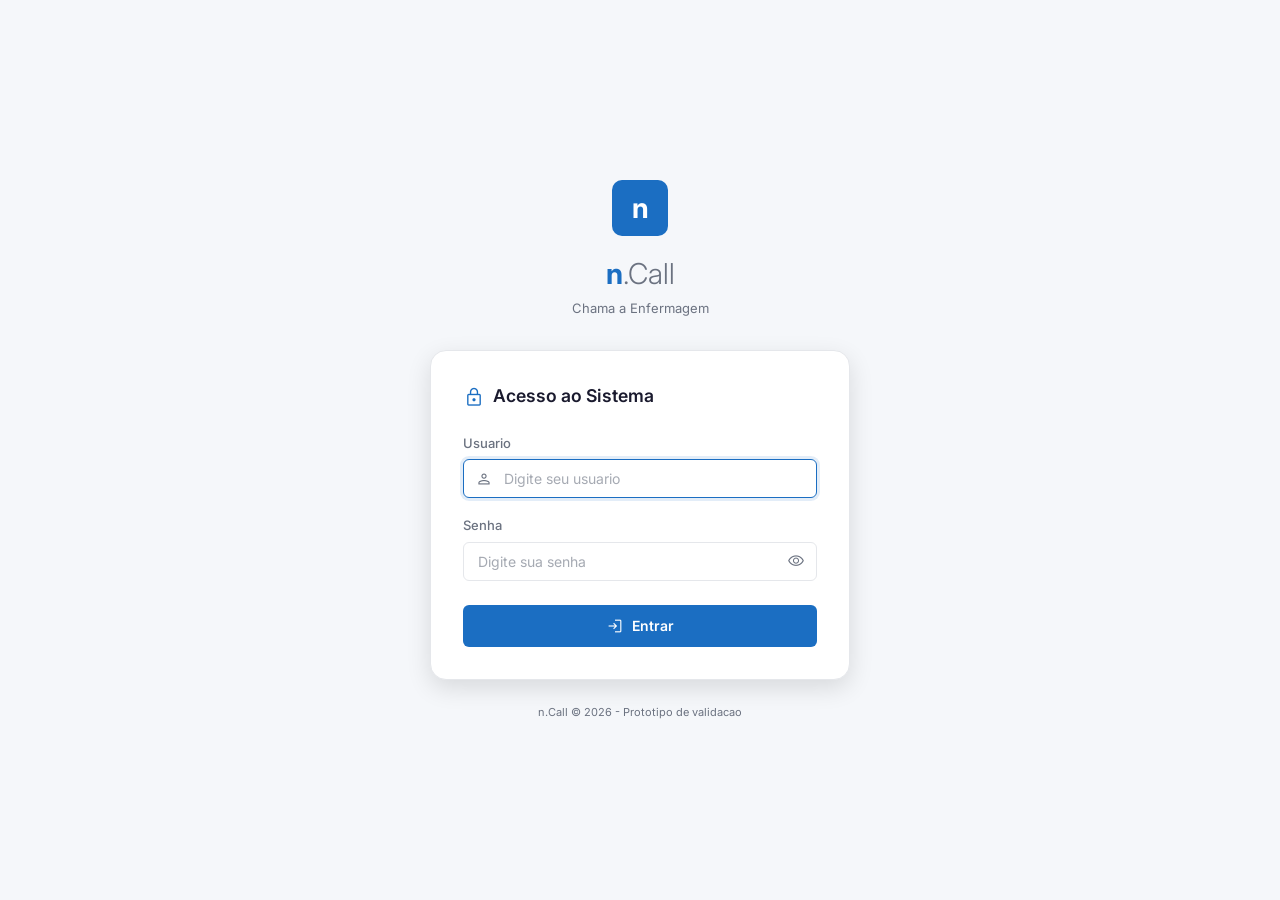
==== commit bab3b500: "feat: add pwa install flow and call simulation" ====
--- a/index.html
+++ b/index.html
@@ -3,12 +3,17 @@
 <head>
     <meta charset="UTF-8">
     <meta name="viewport" content="width=device-width, initial-scale=1.0">
-    <title>n.Call — Login</title>
+    <title>n.Call - Login</title>
+    <link rel="manifest" href="./manifest.webmanifest">
+    <meta name="theme-color" content="#1B6EC2">
+    <meta name="mobile-web-app-capable" content="yes">
+    <meta name="apple-mobile-web-app-capable" content="yes">
+    <meta name="apple-mobile-web-app-status-bar-style" content="default">
+    <link rel="apple-touch-icon" href="./icons/apple-touch-icon.png">
     <link href="https://fonts.googleapis.com/css2?family=Inter:wght@300;400;500;600;700&display=swap" rel="stylesheet">
     <link href="https://fonts.googleapis.com/css2?family=Material+Symbols+Outlined:opsz,wght,FILL,GRAD@20..48,100..700,0..1,-50..200&display=swap" rel="stylesheet">
     <link rel="stylesheet" href="styles.css">
     <style>
-        /* Login-specific styles only */
         body {
             min-height: 100vh;
             display: flex;
@@ -16,66 +21,126 @@
             justify-content: center;
             padding: 20px;
         }
+
         .login-container { width: 100%; max-width: 420px; }
         .login-brand { text-align: center; margin-bottom: 32px; }
+
         .login-logo {
-            width: 56px; height: 56px; background: var(--primary);
-            border-radius: var(--radius-md); display: inline-flex; align-items: center;
-            justify-content: center; margin-bottom: 16px;
-        }
+            width: 56px;
+            height: 56px;
+            background: var(--primary);
+            border-radius: var(--radius-md);
+            display: inline-flex;
+            align-items: center;
+            justify-content: center;
+            margin-bottom: 16px;
+        }
+
         .login-logo span { color: white; font-weight: 700; font-size: 28px; }
         .login-brand h1 { font-size: 1.8rem; font-weight: 700; color: var(--primary); }
         .login-brand h1 em { font-weight: 300; font-style: normal; color: var(--text-secondary); }
         .login-brand p { font-size: 13px; color: var(--text-secondary); margin-top: 4px; }
+
         .login-card {
-            background: var(--surface); border: 1px solid var(--border);
-            border-radius: var(--radius-lg); box-shadow: var(--shadow-lg); padding: 32px;
-        }
+            background: var(--surface);
+            border: 1px solid var(--border);
+            border-radius: var(--radius-lg);
+            box-shadow: var(--shadow-lg);
+            padding: 32px;
+        }
+
         .login-card h2 {
-            font-size: 1.1rem; font-weight: 600; margin-bottom: 24px;
-            display: flex; align-items: center; gap: 8px;
-        }
+            font-size: 1.1rem;
+            font-weight: 600;
+            margin-bottom: 24px;
+            display: flex;
+            align-items: center;
+            gap: 8px;
+        }
+
         .login-card h2 .material-symbols-outlined { font-size: 22px; color: var(--primary); }
+
         .form-input-wrap { position: relative; }
+
         .form-input-wrap > .material-symbols-outlined:first-child {
-            position: absolute; left: 12px; top: 50%; transform: translateY(-50%);
-            font-size: 18px; color: var(--text-secondary); pointer-events: none;
-        }
+            position: absolute;
+            left: 12px;
+            top: 50%;
+            transform: translateY(-50%);
+            font-size: 18px;
+            color: var(--text-secondary);
+            pointer-events: none;
+        }
+
         .login-card .form-input { padding-left: 40px; }
+
         .form-input.error {
             border-color: var(--emergency);
-            box-shadow: 0 0 0 3px rgba(220,38,38,0.1);
-        }
+            box-shadow: 0 0 0 3px rgba(220, 38, 38, 0.1);
+        }
+
         .toggle-pw {
-            position: absolute; right: 10px; top: 50%; transform: translateY(-50%);
-            background: none; border: none; cursor: pointer; color: var(--text-secondary);
-            padding: 2px; display: flex;
-        }
+            position: absolute;
+            right: 10px;
+            top: 50%;
+            transform: translateY(-50%);
+            background: none;
+            border: none;
+            cursor: pointer;
+            color: var(--text-secondary);
+            padding: 2px;
+            display: flex;
+        }
+
         .toggle-pw:hover { color: var(--primary); }
         input::-ms-reveal, input::-ms-clear { display: none; }
         input::-webkit-credentials-auto-fill-button { display: none; }
+
         .error-msg {
-            display: none; align-items: center; gap: 6px;
-            font-size: 12px; color: var(--emergency); margin-top: 12px;
-            padding: 8px 12px; background: var(--emergency-bg); border-radius: var(--radius-sm);
-        }
+            display: none;
+            align-items: center;
+            gap: 6px;
+            font-size: 12px;
+            color: var(--emergency);
+            margin-top: 12px;
+            padding: 8px 12px;
+            background: var(--emergency-bg);
+            border-radius: var(--radius-sm);
+        }
+
         .error-msg.visible { display: flex; }
         .error-msg .material-symbols-outlined { font-size: 16px; }
+
         .btn-login {
-            width: 100%; font-family: var(--font-family); font-size: 14px;
-            font-weight: 600; padding: 12px; border: none;
-            border-radius: var(--radius-sm); background: var(--primary);
-            color: white; cursor: pointer; transition: all 0.2s;
-            display: flex; align-items: center; justify-content: center; gap: 8px;
+            width: 100%;
+            font-family: var(--font-family);
+            font-size: 14px;
+            font-weight: 600;
+            padding: 12px;
+            border: none;
+            border-radius: var(--radius-sm);
+            background: var(--primary);
+            color: white;
+            cursor: pointer;
+            transition: all 0.2s;
+            display: flex;
+            align-items: center;
+            justify-content: center;
+            gap: 8px;
             margin-top: 24px;
         }
+
         .btn-login:hover { background: var(--primary-dark); box-shadow: var(--shadow-md); }
         .btn-login:active { transform: scale(0.98); }
         .btn-login .material-symbols-outlined { font-size: 18px; }
+
         .login-footer {
-            text-align: center; margin-top: 24px;
-            font-size: 11px; color: var(--text-secondary);
-        }
+            text-align: center;
+            margin-top: 24px;
+            font-size: 11px;
+            color: var(--text-secondary);
+        }
+
         .shake { animation: shake 0.4s; }
     </style>
 </head>
@@ -95,10 +160,10 @@
 
             <form onsubmit="return handleLogin(event)">
                 <div class="form-group">
-                    <label class="form-label">Usuário</label>
+                    <label class="form-label">Usuario</label>
                     <div class="form-input-wrap">
                         <span class="material-symbols-outlined">person</span>
-                        <input type="text" class="form-input" id="username" placeholder="Digite seu usuário" autocomplete="off" autofocus>
+                        <input type="text" class="form-input" id="username" placeholder="Digite seu usuario" autocomplete="off" autofocus>
                     </div>
                 </div>
 
@@ -114,7 +179,7 @@
 
                 <div class="error-msg" id="error-msg">
                     <span class="material-symbols-outlined">error</span>
-                    Usuário ou senha incorretos.
+                    Usuario ou senha incorretos.
                 </div>
 
                 <button type="submit" class="btn-login">
@@ -125,48 +190,86 @@
         </div>
 
         <div class="login-footer">
-            n.Call &copy; 2026 — Protótipo de validação
+            n.Call &copy; 2026 - Prototipo de validacao
         </div>
     </div>
 
     <script>
-        // Theme persistence
-        (function() {
-            const saved = localStorage.getItem('ncall_theme');
-            if (saved) document.documentElement.setAttribute('data-theme', saved);
+        (function restorePersistentAuth() {
+            if (localStorage.getItem('ncall_auth_persist') === 'true' && sessionStorage.getItem('ncall_auth') !== 'true') {
+                sessionStorage.setItem('ncall_auth', 'true');
+                sessionStorage.setItem('ncall_user', localStorage.getItem('ncall_user') || 'Enfermeira');
+            }
         })();
 
-        function handleLogin(e) {
-            e.preventDefault();
-            const user = document.getElementById('username').value.trim().toLowerCase();
-            const pass = document.getElementById('password').value;
-            const errorEl = document.getElementById('error-msg');
-            const cardEl = document.getElementById('login-card');
+        (function restoreTheme() {
+            var saved = localStorage.getItem('ncall_theme');
+            if (saved) {
+                document.documentElement.setAttribute('data-theme', saved);
+            }
+        })();
+
+        function handleLogin(event) {
+            event.preventDefault();
+
+            var user = document.getElementById('username').value.trim().toLowerCase();
+            var pass = document.getElementById('password').value;
+            var errorEl = document.getElementById('error-msg');
+            var cardEl = document.getElementById('login-card');
 
             if (user === 'enfermeira' && pass === 'enfermeira@2026!!') {
                 sessionStorage.setItem('ncall_auth', 'true');
                 sessionStorage.setItem('ncall_user', 'Enfermeira');
+                sessionStorage.setItem('ncall_prompt_install', 'true');
+                localStorage.setItem('ncall_auth_persist', 'true');
+                localStorage.setItem('ncall_user', 'Enfermeira');
+                localStorage.removeItem('ncall_install_prompt_dismissed');
                 window.location.href = 'app.html';
+                return false;
+            }
+
+            errorEl.classList.add('visible');
+            cardEl.classList.add('shake');
+            document.getElementById('username').classList.add('error');
+            document.getElementById('password').classList.add('error');
+
+            setTimeout(function() {
+                cardEl.classList.remove('shake');
+            }, 400);
+
+            setTimeout(function() {
+                document.getElementById('username').classList.remove('error');
+                document.getElementById('password').classList.remove('error');
+            }, 2000);
+
+            return false;
+        }
+
+        function togglePw() {
+            var pw = document.getElementById('password');
+            var icon = document.getElementById('pw-icon');
+
+            if (pw.type === 'password') {
+                pw.type = 'text';
+                icon.textContent = 'visibility_off';
             } else {
-                errorEl.classList.add('visible');
-                cardEl.classList.add('shake');
-                document.getElementById('username').classList.add('error');
-                document.getElementById('password').classList.add('error');
-                setTimeout(() => cardEl.classList.remove('shake'), 400);
-                setTimeout(() => {
-                    document.getElementById('username').classList.remove('error');
-                    document.getElementById('password').classList.remove('error');
-                }, 2000);
-            }
-            return false;
-        }
-        function togglePw() {
-            const pw = document.getElementById('password');
-            const icon = document.getElementById('pw-icon');
-            if (pw.type === 'password') { pw.type = 'text'; icon.textContent = 'visibility_off'; }
-            else { pw.type = 'password'; icon.textContent = 'visibility'; }
-        }
-        // If already logged in, go to app
+                pw.type = 'password';
+                icon.textContent = 'visibility';
+            }
+        }
+
+        function registerPwaShell() {
+            if (!('serviceWorker' in navigator) || (!window.isSecureContext && location.hostname !== 'localhost')) {
+                return;
+            }
+
+            navigator.serviceWorker.register('./sw.js').catch(function() {
+                // Ignorado no prototipo quando o arquivo e aberto fora de HTTPS/localhost.
+            });
+        }
+
+        registerPwaShell();
+
         if (sessionStorage.getItem('ncall_auth') === 'true') {
             window.location.href = 'app.html';
         }
--- a/styles.css
+++ b/styles.css
@@ -433,6 +433,51 @@
     font-size: 13px;
     color: var(--text-secondary);
     margin-top: 2px;
+}
+
+.page-actions {
+    display: flex;
+    align-items: center;
+    justify-content: flex-end;
+    gap: 10px;
+    flex-wrap: wrap;
+}
+
+.pwa-assistant {
+    display: flex;
+    align-items: flex-start;
+    justify-content: space-between;
+    gap: 16px;
+    margin-bottom: 18px;
+    padding: 16px 18px;
+    border: 1px solid rgba(27, 110, 194, 0.18);
+    border-radius: var(--radius-md);
+    background: linear-gradient(135deg, var(--surface), var(--primary-light));
+    box-shadow: var(--shadow-sm);
+}
+
+.pwa-assistant-copy {
+    min-width: 0;
+}
+
+.pwa-assistant-title {
+    font-size: 14px;
+    font-weight: 600;
+    margin-bottom: 4px;
+}
+
+.pwa-assistant-copy p {
+    font-size: 13px;
+    color: var(--text-secondary);
+    max-width: 760px;
+}
+
+.pwa-assistant-status {
+    display: flex;
+    align-items: center;
+    justify-content: flex-end;
+    gap: 8px;
+    flex-wrap: wrap;
 }
 
 /* Page routing */
@@ -818,6 +863,8 @@
 @media (max-width: 768px) {
     .combo-dropdown { display: none !important; }
 }
+/* Combo modals above triage overlay */
+.modal-backdrop.combo-modal { z-index: 200; }
 
 /* ---------- Tags ---------- */
 .triagista-tag {
@@ -863,6 +910,17 @@
 .assist-card:hover {
     box-shadow: var(--shadow-md);
     border-color: var(--primary);
+}
+
+.assist-card.call-highlight {
+    border-color: var(--primary);
+    box-shadow: 0 0 0 3px rgba(27, 110, 194, 0.14), var(--shadow-md);
+    animation: incoming-call-pulse 1.4s ease-in-out 3;
+}
+
+@keyframes incoming-call-pulse {
+    0%, 100% { transform: translateY(0); }
+    50% { transform: translateY(-2px); }
 }
 
 .assist-card .priority-bar {
@@ -1228,6 +1286,112 @@
     display: flex;
     gap: 10px;
     justify-content: flex-end;
+}
+
+.pwa-install-hero {
+    display: flex;
+    align-items: flex-start;
+    gap: 12px;
+    padding: 14px 16px;
+    margin-bottom: 16px;
+    border-radius: var(--radius-md);
+    background: var(--primary-light);
+}
+
+.pwa-install-hero-icon {
+    width: 44px;
+    height: 44px;
+    border-radius: 12px;
+    background: var(--primary);
+    color: white;
+    display: flex;
+    align-items: center;
+    justify-content: center;
+    flex-shrink: 0;
+}
+
+.pwa-install-hero-icon .material-symbols-outlined {
+    font-size: 22px;
+}
+
+.pwa-install-hero h4 {
+    font-size: 15px;
+    font-weight: 600;
+    margin-bottom: 4px;
+}
+
+.pwa-install-hero p {
+    font-size: 13px;
+    color: var(--text-secondary);
+}
+
+.pwa-install-grid {
+    display: grid;
+    grid-template-columns: repeat(2, minmax(0, 1fr));
+    gap: 12px;
+}
+
+.pwa-install-tip {
+    display: flex;
+    align-items: flex-start;
+    gap: 10px;
+    padding: 12px;
+    border: 1px solid var(--border);
+    border-radius: var(--radius-sm);
+    background: var(--surface);
+}
+
+.pwa-install-tip .material-symbols-outlined {
+    font-size: 20px;
+    color: var(--primary);
+    margin-top: 1px;
+}
+
+.pwa-install-tip strong {
+    display: block;
+    font-size: 13px;
+    font-weight: 600;
+    margin-bottom: 2px;
+}
+
+.pwa-install-tip span {
+    display: block;
+    font-size: 12px;
+    color: var(--text-secondary);
+}
+
+.pwa-install-ios-help {
+    display: none;
+    margin-top: 16px;
+    padding: 14px 16px;
+    border-radius: var(--radius-md);
+    background: var(--background);
+}
+
+.pwa-install-ios-help.visible {
+    display: block;
+}
+
+.pwa-install-ios-help strong {
+    display: block;
+    margin-bottom: 8px;
+    font-size: 13px;
+}
+
+.pwa-install-ios-help ol {
+    padding-left: 18px;
+    color: var(--text-secondary);
+    font-size: 13px;
+}
+
+.pwa-install-ios-help li + li {
+    margin-top: 6px;
+}
+
+.pwa-install-note {
+    margin-top: 16px;
+    font-size: 12px;
+    color: var(--text-secondary);
 }
 
 .modal-close {
@@ -2238,6 +2402,19 @@
 
 /* ---------- Tablet (max-width: 1024px) ---------- */
 @media (max-width: 1024px) {
+    .page-actions {
+        width: 100%;
+        justify-content: flex-start;
+    }
+
+    .pwa-assistant {
+        flex-direction: column;
+    }
+
+    .pwa-assistant-status {
+        justify-content: flex-start;
+    }
+
     /* Sidebar collapsed */
     .sidebar {
         width: var(--sidebar-collapsed);
@@ -2428,6 +2605,23 @@
 
 /* ---------- Mobile (max-width: 768px) ---------- */
 @media (max-width: 768px) {
+    .page-actions {
+        width: 100%;
+    }
+
+    .page-actions .btn {
+        flex: 1 1 100%;
+        justify-content: center;
+    }
+
+    .pwa-assistant {
+        padding: 14px;
+    }
+
+    .pwa-install-grid {
+        grid-template-columns: 1fr;
+    }
+
     /* Sidebar as drawer */
     .sidebar {
         transform: translateX(-100%);
